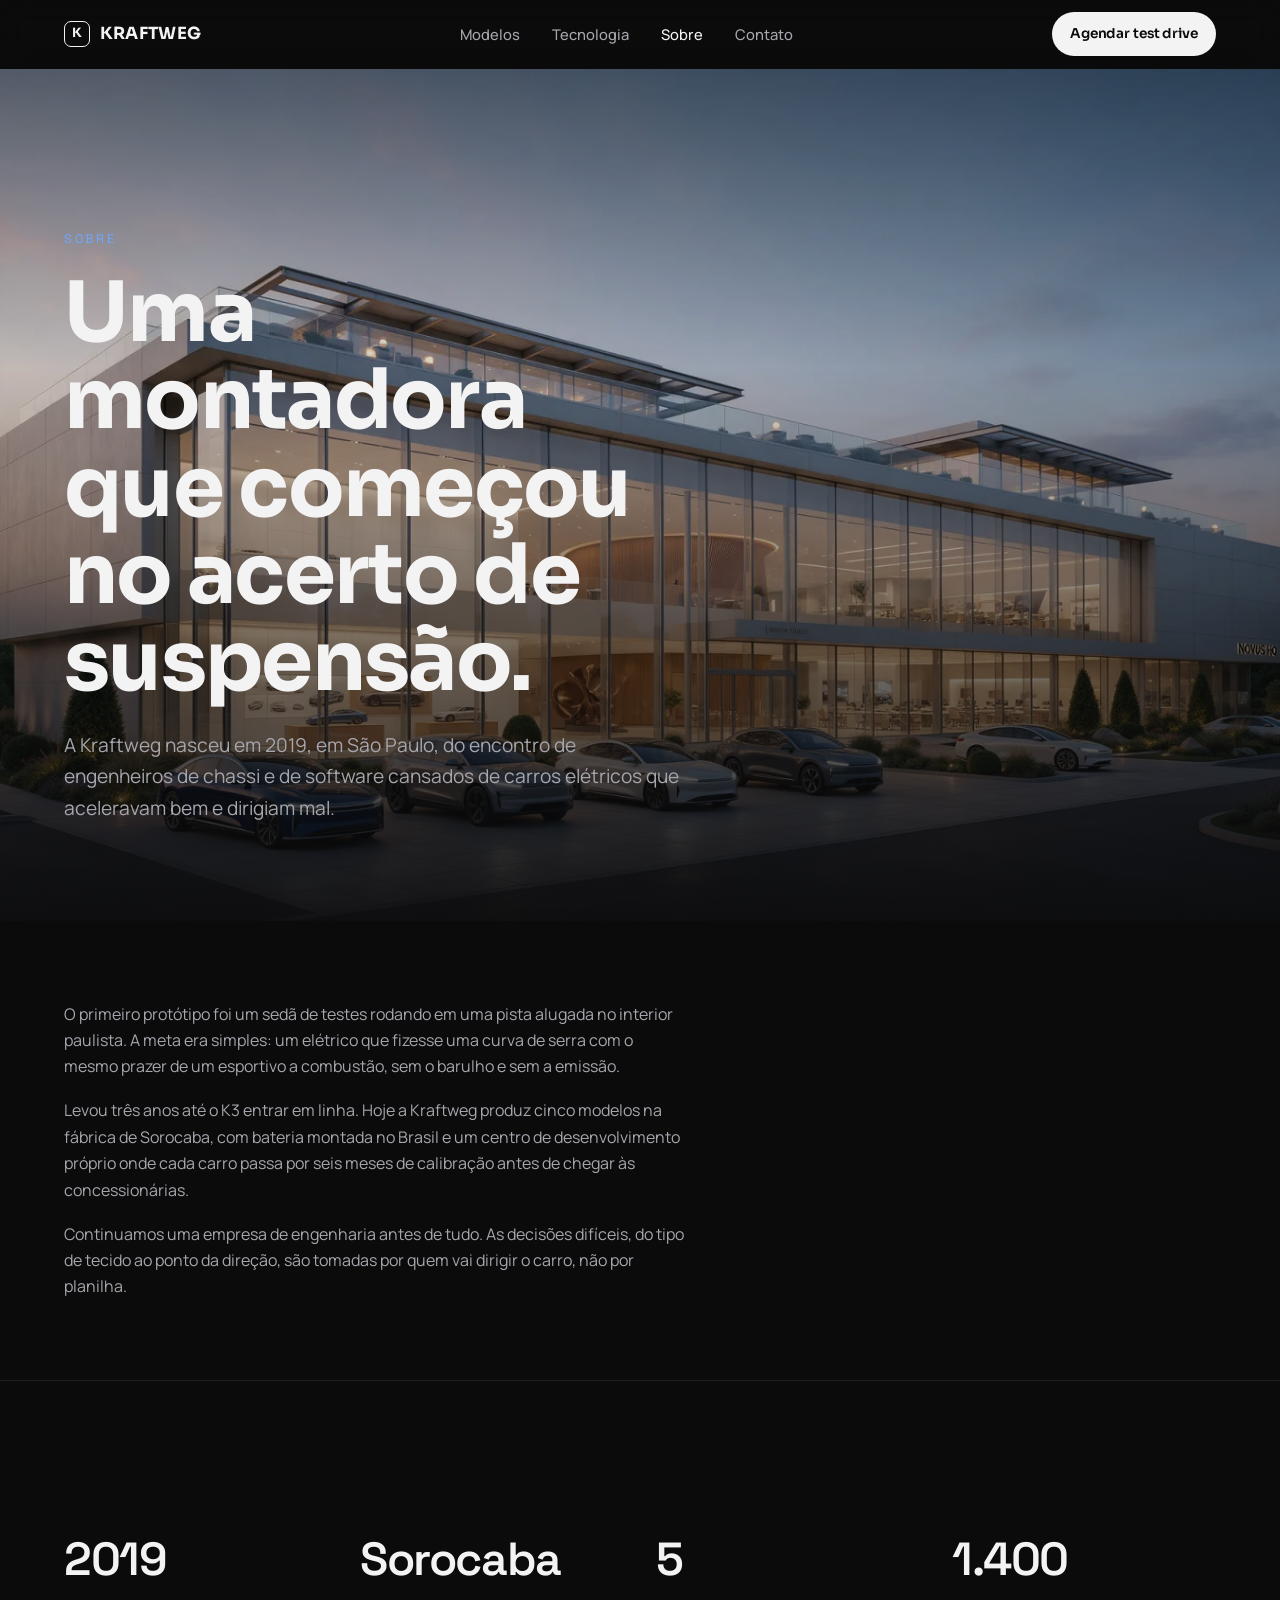
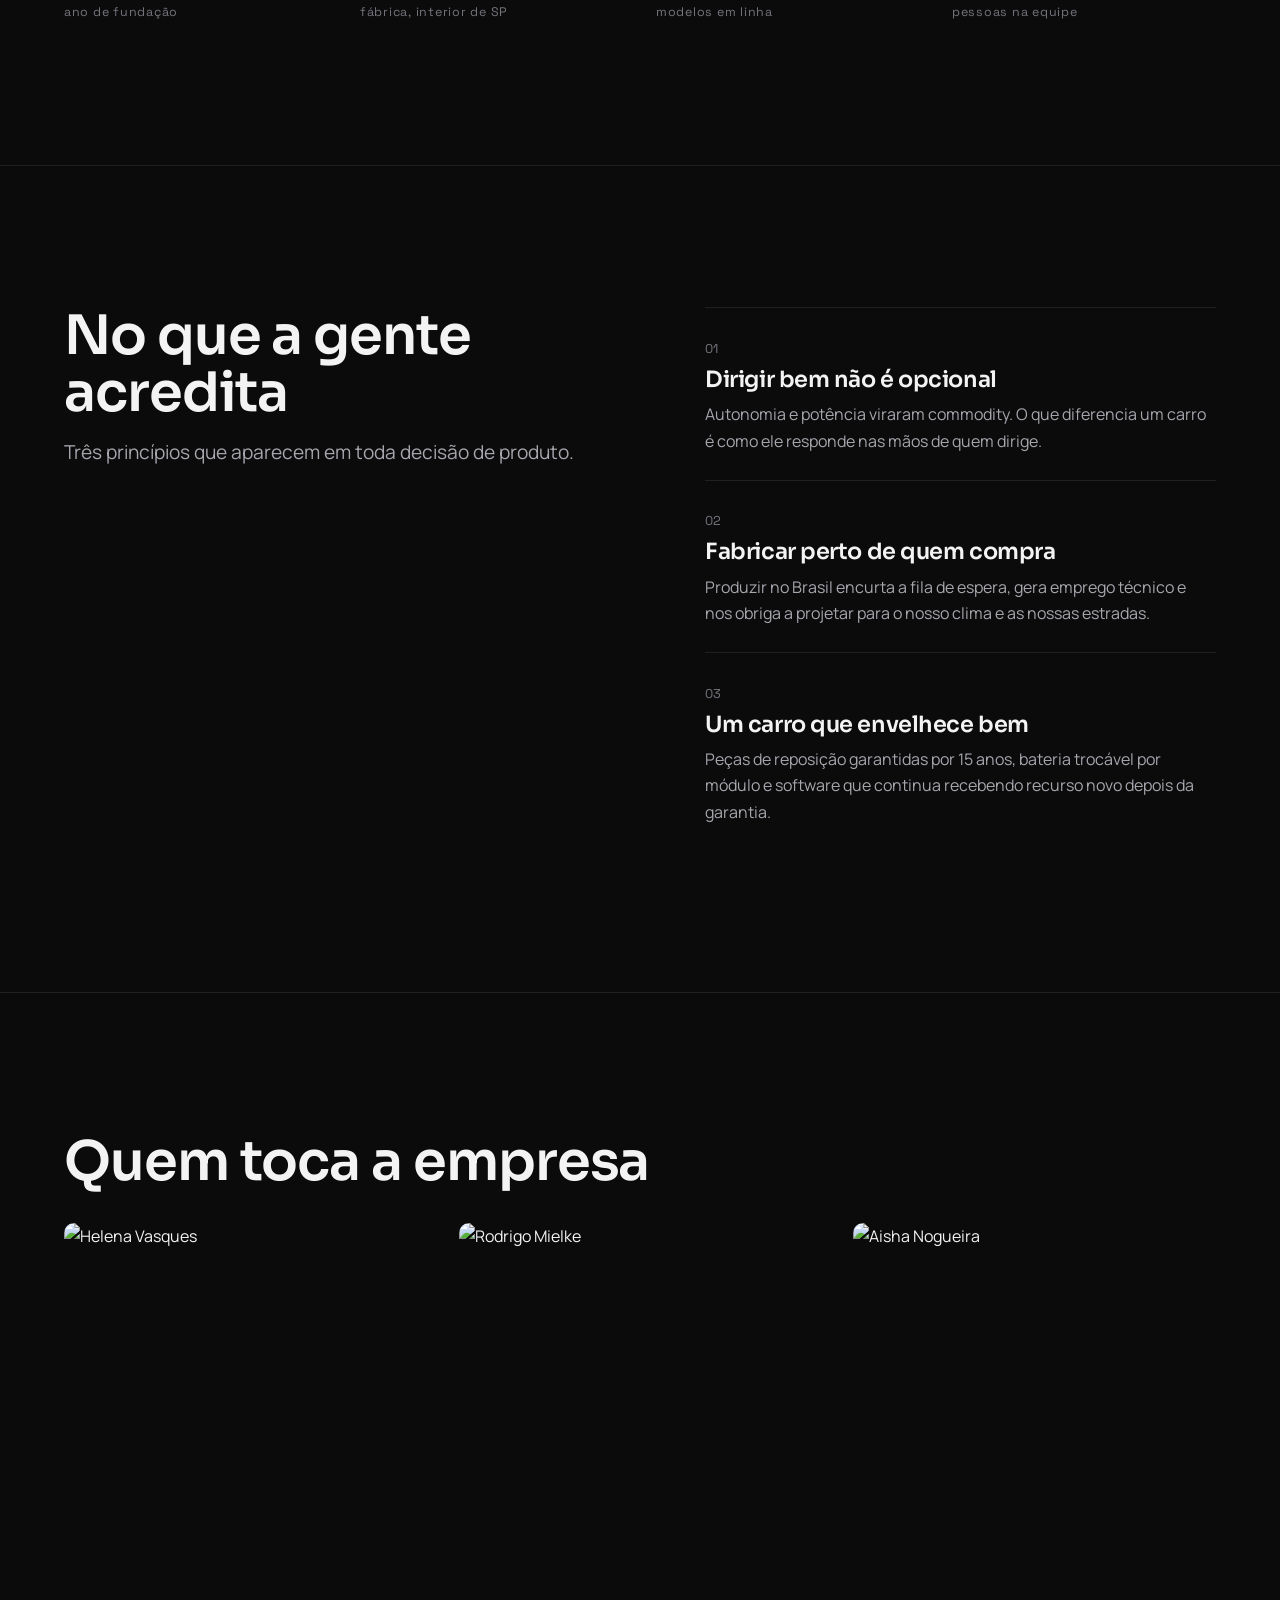
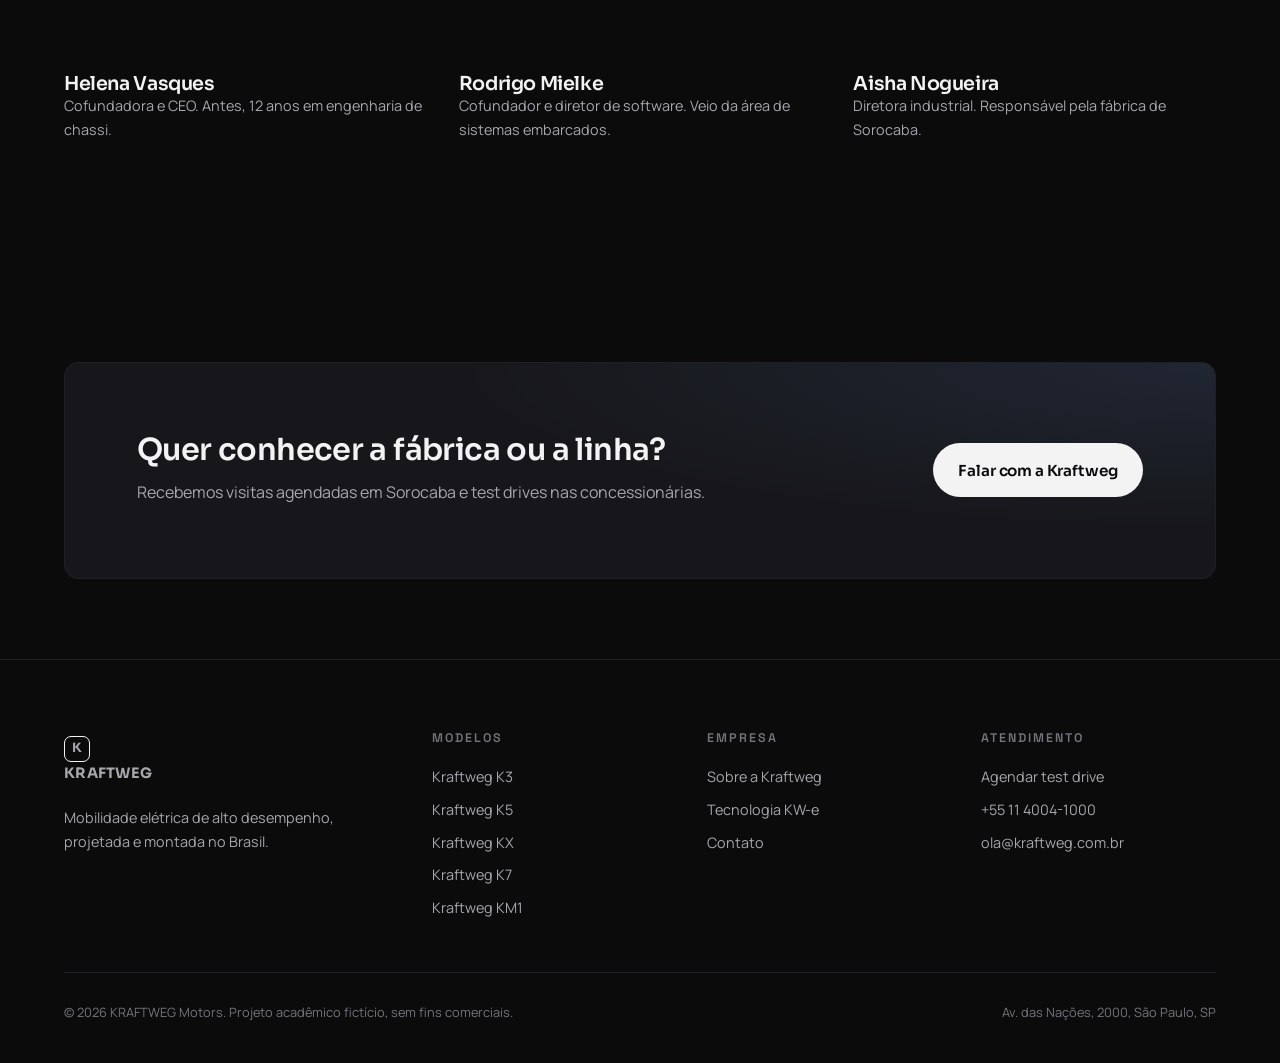
==== sobre.html @ b06d52ba "Add files via upload" ====
<!doctype html>
<html lang="pt-BR">
<head>
<meta charset="utf-8">
<meta name="viewport" content="width=device-width, initial-scale=1">
<title>Sobre a KRAFTWEG: quem faz os carros</title>
<meta name="description" content="A história da KRAFTWEG Motors: uma montadora de carros elétricos fundada em São Paulo, com engenharia própria e montagem nacional.">
<link rel="preconnect" href="https://fonts.googleapis.com">
<link rel="preconnect" href="https://fonts.gstatic.com" crossorigin>
<link href="https://fonts.googleapis.com/css2?family=Sora:wght@400;600;700&family=Manrope:wght@400;500;600&family=Space+Grotesk:wght@400;500;600&display=swap" rel="stylesheet">
<link rel="icon" type="image/svg+xml" href="assets/img/favicon.svg">
<link rel="stylesheet" href="assets/css/style.css">
</head>
<body>
<header class="site-header">
  <div class="wrap">
    <nav class="nav" aria-label="Navegação principal">
      <a class="brand" href="index.html"><span class="brand__mark" aria-hidden="true">K</span> KRAFTWEG</a>
      <ul class="nav__links" id="nav-links">
        <li><a href="modelos.html">Modelos</a></li>
        <li><a href="tecnologia.html">Tecnologia</a></li>
        <li><a href="sobre.html" aria-current="page">Sobre</a></li>
        <li><a href="contato.html">Contato</a></li>
      </ul>
      <div class="nav__actions">
        <a class="btn btn--primary btn--sm btn--desktop" href="contato.html#test-drive">Agendar test drive</a>
        <button class="nav__toggle" type="button" aria-label="Abrir menu" aria-expanded="false" aria-controls="nav-links"><span></span></button>
      </div>
    </nav>
  </div>
</header>

<main>
<section class="hero hero--compact">
  <div class="hero__media">
    <img src="assets/img/sobre-hero.webp" alt="Fachada do centro de engenharia da KRAFTWEG em São Paulo">
  </div>
  <div class="wrap">
    <div class="hero__inner">
      <p class="eyebrow">Sobre</p>
      <h1 class="h-display">Uma montadora<br>que começou no acerto de suspensão.</h1>
      <p class="lead">A Kraftweg nasceu em 2019, em São Paulo, do encontro de engenheiros de chassi e de software cansados de carros elétricos que aceleravam bem e dirigiam mal.</p>
    </div>
  </div>
</section>

<section class="section--tight">
  <div class="wrap">
    <div class="prose stack reveal" style="max-width:64ch">
      <p>O primeiro protótipo foi um sedã de testes rodando em uma pista alugada no interior paulista. A meta era simples: um elétrico que fizesse uma curva de serra com o mesmo prazer de um esportivo a combustão, sem o barulho e sem a emissão.</p>
      <p>Levou três anos até o K3 entrar em linha. Hoje a Kraftweg produz cinco modelos na fábrica de Sorocaba, com bateria montada no Brasil e um centro de desenvolvimento próprio onde cada carro passa por seis meses de calibração antes de chegar às concessionárias.</p>
      <p>Continuamos uma empresa de engenharia antes de tudo. As decisões difíceis, do tipo de tecido ao ponto da direção, são tomadas por quem vai dirigir o carro, não por planilha.</p>
    </div>
  </div>
</section>

<section class="section divider">
  <div class="wrap">
    <div class="stat-row reveal">
      <div class="stat"><b>2019</b><span>ano de fundação</span></div>
      <div class="stat"><b>Sorocaba</b><span>fábrica, interior de SP</span></div>
      <div class="stat"><b>5</b><span>modelos em linha</span></div>
      <div class="stat"><b>1.400</b><span>pessoas na equipe</span></div>
    </div>
  </div>
</section>

<section class="section divider">
  <div class="wrap">
    <div class="split" style="align-items:start">
      <div class="reveal" style="position:sticky;top:120px">
        <h2 class="h-section">No que a gente acredita</h2>
        <p class="lead" style="margin-top:1rem">Três princípios que aparecem em toda decisão de produto.</p>
      </div>
      <div>
        <div class="pillar reveal">
          <span class="pillar__num">01</span>
          <h3>Dirigir bem não é opcional</h3>
          <p class="muted">Autonomia e potência viraram commodity. O que diferencia um carro é como ele responde nas mãos de quem dirige.</p>
        </div>
        <div class="pillar reveal">
          <span class="pillar__num">02</span>
          <h3>Fabricar perto de quem compra</h3>
          <p class="muted">Produzir no Brasil encurta a fila de espera, gera emprego técnico e nos obriga a projetar para o nosso clima e as nossas estradas.</p>
        </div>
        <div class="pillar reveal">
          <span class="pillar__num">03</span>
          <h3>Um carro que envelhece bem</h3>
          <p class="muted">Peças de reposição garantidas por 15 anos, bateria trocável por módulo e software que continua recebendo recurso novo depois da garantia.</p>
        </div>
      </div>
    </div>
  </div>
</section>

<section class="section divider">
  <div class="wrap">
    <h2 class="h-section reveal" style="margin-bottom:2rem">Quem toca a empresa</h2>
    <div class="grid grid--3">
      <div class="reveal">
        <img src="https://picsum.photos/seed/kraftweg-team-helena/800/1000?grayscale" alt="Helena Vasques" loading="lazy" style="border-radius:var(--radius-sm);aspect-ratio:5/6;object-fit:cover">
        <h3 class="h-sub" style="margin-top:1rem;font-size:1.2rem">Helena Vasques</h3>
        <p class="muted" style="font-size:0.9rem">Cofundadora e CEO. Antes, 12 anos em engenharia de chassi.</p>
      </div>
      <div class="reveal" data-delay="1">
        <img src="https://picsum.photos/seed/kraftweg-team-rodrigo/800/1000?grayscale" alt="Rodrigo Mielke" loading="lazy" style="border-radius:var(--radius-sm);aspect-ratio:5/6;object-fit:cover">
        <h3 class="h-sub" style="margin-top:1rem;font-size:1.2rem">Rodrigo Mielke</h3>
        <p class="muted" style="font-size:0.9rem">Cofundador e diretor de software. Veio da área de sistemas embarcados.</p>
      </div>
      <div class="reveal" data-delay="2">
        <img src="https://picsum.photos/seed/kraftweg-team-aisha/800/1000?grayscale" alt="Aisha Nogueira" loading="lazy" style="border-radius:var(--radius-sm);aspect-ratio:5/6;object-fit:cover">
        <h3 class="h-sub" style="margin-top:1rem;font-size:1.2rem">Aisha Nogueira</h3>
        <p class="muted" style="font-size:0.9rem">Diretora industrial. Responsável pela fábrica de Sorocaba.</p>
      </div>
    </div>
  </div>
</section>

<section class="section--tight">
  <div class="wrap">
    <div class="cta-band reveal">
      <div class="stack-sm">
        <h2 class="h-sub">Quer conhecer a fábrica ou a linha?</h2>
        <p class="muted">Recebemos visitas agendadas em Sorocaba e test drives nas concessionárias.</p>
      </div>
      <a class="btn btn--primary" href="contato.html">Falar com a Kraftweg</a>
    </div>
  </div>
</section>
</main>

<footer class="site-footer">
  <div class="wrap">
    <div class="footer-top">
      <div>
        <a class="brand" href="index.html"><span class="brand__mark" aria-hidden="true">K</span> KRAFTWEG</a>
        <p class="muted" style="margin-top:1rem;max-width:34ch;font-size:0.9rem">Mobilidade elétrica de alto desempenho, projetada e montada no Brasil.</p>
      </div>
      <div>
        <h4>Modelos</h4>
        <a href="modelo-k3.html">Kraftweg K3</a>
        <a href="modelo-k5.html">Kraftweg K5</a>
        <a href="modelo-kx.html">Kraftweg KX</a>
        <a href="modelo-k7.html">Kraftweg K7</a>
        <a href="modelo-km1.html">Kraftweg KM1</a>
      </div>
      <div>
        <h4>Empresa</h4>
        <a href="sobre.html">Sobre a Kraftweg</a>
        <a href="tecnologia.html">Tecnologia KW-e</a>
        <a href="contato.html">Contato</a>
      </div>
      <div>
        <h4>Atendimento</h4>
        <a href="contato.html#test-drive">Agendar test drive</a>
        <a href="tel:+551140041000">+55 11 4004-1000</a>
        <a href="mailto:ola@kraftweg.com.br">ola@kraftweg.com.br</a>
      </div>
    </div>
    <div class="footer-bottom">
      <span>&copy; <span data-year>2026</span> KRAFTWEG Motors. Projeto acadêmico fictício, sem fins comerciais.</span>
      <span>Av. das Nações, 2000, São Paulo, SP</span>
    </div>
  </div>
</footer>

<script src="assets/js/main.js"></script>
</body>
</html>
---- assets/css/style.css ----
/* KRAFTWEG — sistema de design
   Tema único: dark / cold luxury. Acento: ice-blue, usado com parcimônia.
   Fonte display: Sora. Corpo: Manrope. Números técnicos: Space Grotesk. */

:root {
  --bg:        #0b0b0c;
  --bg-2:      #141417;
  --surface:   #17171b;
  --surface-2: #1e1e23;
  --line:      #2a2a30;
  --line-soft: #202024;
  --text:      #f3f3f4;
  --text-mut:  #a6a6ad;
  --text-dim:  #74747c;
  --accent:    #6ea8ff;
  --accent-ink:#0a0a0c;

  --radius:    14px;
  --radius-sm: 10px;
  --maxw:      1280px;
  --pad-x:     clamp(1.25rem, 5vw, 4rem);
  --section-y: clamp(4.5rem, 11vw, 9rem);

  --font-display: "Sora", ui-sans-serif, system-ui, sans-serif;
  --font-body:    "Manrope", ui-sans-serif, system-ui, sans-serif;
  --font-mono:    "Space Grotesk", ui-monospace, monospace;

  --ease: cubic-bezier(0.16, 1, 0.3, 1);
}

/* ---------- reset ---------- */
*, *::before, *::after { box-sizing: border-box; margin: 0; padding: 0; }
html { scroll-behavior: smooth; -webkit-text-size-adjust: 100%; }
@media (prefers-reduced-motion: reduce) { html { scroll-behavior: auto; } }

body {
  background: var(--bg);
  color: var(--text);
  font-family: var(--font-body);
  font-size: 1rem;
  line-height: 1.65;
  -webkit-font-smoothing: antialiased;
  text-rendering: optimizeLegibility;
  overflow-x: hidden;
}

img { max-width: 100%; display: block; }
a { color: inherit; text-decoration: none; }
button { font: inherit; color: inherit; cursor: pointer; background: none; border: none; }
ul { list-style: none; }

::selection { background: var(--accent); color: var(--accent-ink); }

:focus-visible {
  outline: 2px solid var(--accent);
  outline-offset: 3px;
  border-radius: 4px;
}

/* ---------- tipografia ---------- */
h1, h2, h3, h4 {
  font-family: var(--font-display);
  font-weight: 600;
  line-height: 1.05;
  letter-spacing: -0.02em;
}

.h-display { font-size: clamp(2.6rem, 7vw, 5.2rem); font-weight: 700; }
.h-section { font-size: clamp(2rem, 4.5vw, 3.4rem); }
.h-sub     { font-size: clamp(1.35rem, 2.6vw, 1.9rem); }

.lead {
  font-size: clamp(1.05rem, 1.5vw, 1.2rem);
  color: var(--text-mut);
  max-width: 54ch;
}

.eyebrow {
  font-family: var(--font-mono);
  font-size: 0.78rem;
  letter-spacing: 0.22em;
  text-transform: uppercase;
  color: var(--accent);
}

.muted { color: var(--text-mut); }

/* ---------- layout ---------- */
.wrap {
  width: 100%;
  max-width: var(--maxw);
  margin-inline: auto;
  padding-inline: var(--pad-x);
}

.section { padding-block: var(--section-y); }
.section--tight { padding-block: clamp(3rem, 7vw, 5rem); }
.divider { border-top: 1px solid var(--line-soft); }

.stack-sm > * + * { margin-top: 0.75rem; }
.stack   > * + * { margin-top: 1.5rem; }
.stack-lg > * + * { margin-top: 2.5rem; }

/* ---------- botões ---------- */
.btn {
  display: inline-flex;
  align-items: center;
  gap: 0.55rem;
  padding: 0.9rem 1.6rem;
  border-radius: 999px;
  font-family: var(--font-display);
  font-weight: 600;
  font-size: 0.95rem;
  letter-spacing: -0.01em;
  white-space: nowrap;
  transition: transform 0.18s var(--ease), background-color 0.18s var(--ease), border-color 0.18s var(--ease);
}
.btn:active { transform: translateY(1px) scale(0.99); }

.btn--primary {
  background: var(--text);
  color: var(--accent-ink);
}
.btn--primary:hover { background: #fff; }

.btn--ghost {
  border: 1px solid var(--line);
  color: var(--text);
}
.btn--ghost:hover { border-color: var(--text-mut); background: var(--surface); }

.btn--sm { padding: 0.65rem 1.15rem; font-size: 0.85rem; }

.link-arrow {
  display: inline-flex;
  align-items: center;
  gap: 0.4rem;
  font-family: var(--font-display);
  font-weight: 600;
  font-size: 0.95rem;
  color: var(--text);
}
.link-arrow svg { transition: transform 0.2s var(--ease); }
.link-arrow:hover svg { transform: translateX(4px); }

/* ---------- header ---------- */
.site-header {
  position: sticky;
  top: 0;
  z-index: 50;
  background: color-mix(in srgb, var(--bg) 82%, transparent);
  backdrop-filter: blur(12px);
  border-bottom: 1px solid transparent;
  transition: border-color 0.3s var(--ease), background-color 0.3s var(--ease);
}
.site-header[data-scrolled="true"] {
  border-bottom-color: var(--line-soft);
  background: color-mix(in srgb, var(--bg) 92%, transparent);
}

.nav {
  display: flex;
  align-items: center;
  justify-content: space-between;
  height: 68px;
  gap: 2rem;
}

.brand {
  display: inline-flex;
  align-items: center;
  gap: 0.6rem;
  font-family: var(--font-display);
  font-weight: 700;
  letter-spacing: 0.02em;
  font-size: 1.05rem;
}
.brand__mark {
  width: 26px; height: 26px;
  display: grid; place-items: center;
  border: 1.5px solid var(--text);
  border-radius: 7px;
  font-size: 0.8rem;
  font-weight: 700;
}

.nav__links {
  display: flex;
  gap: 2rem;
  font-size: 0.92rem;
  font-weight: 500;
}
.nav__links a { color: var(--text-mut); transition: color 0.15s var(--ease); }
.nav__links a:hover,
.nav__links a[aria-current="page"] { color: var(--text); }

.nav__actions { display: flex; align-items: center; gap: 0.75rem; }

.nav__toggle { display: none; width: 40px; height: 40px; border: 1px solid var(--line); border-radius: 10px; align-items: center; justify-content: center; }
.nav__toggle span, .nav__toggle span::before, .nav__toggle span::after {
  content: ""; display: block; width: 16px; height: 1.5px; background: var(--text);
  transition: transform 0.25s var(--ease), opacity 0.2s var(--ease);
}
.nav__toggle span::before { transform: translateY(-5px); }
.nav__toggle span::after  { transform: translateY(3.5px); }
.nav[data-open="true"] .nav__toggle span { background: transparent; }
.nav[data-open="true"] .nav__toggle span::before { transform: rotate(45deg); }
.nav[data-open="true"] .nav__toggle span::after  { transform: rotate(-45deg) translateY(-1px); }

@media (max-width: 900px) {
  .nav__toggle { display: inline-flex; }
  .nav__links {
    position: fixed;
    inset: 68px 0 auto 0;
    flex-direction: column;
    gap: 0;
    background: var(--bg-2);
    border-bottom: 1px solid var(--line);
    padding: 0.5rem var(--pad-x) 1.5rem;
    font-size: 1.05rem;
    transform: translateY(-120%);
    transition: transform 0.35s var(--ease);
  }
  .nav[data-open="true"] .nav__links { transform: translateY(0); }
  .nav__links a { padding: 0.9rem 0; border-bottom: 1px solid var(--line-soft); }
  .nav__actions .btn--desktop { display: none; }
}

/* ---------- hero ---------- */
.hero {
  position: relative;
  min-height: min(88dvh, 780px);
  display: flex;
  align-items: flex-end;
  padding-bottom: clamp(3rem, 8vw, 6rem);
  padding-top: clamp(2rem, 6vw, 4rem);
  overflow: hidden;
}
.hero__media {
  position: absolute;
  inset: 0;
  z-index: -1;
}
.hero__media img { width: 100%; height: 100%; object-fit: cover; filter: grayscale(0.08) contrast(1.05) saturate(1.05); }
.hero__media::after {
  content: "";
  position: absolute; inset: 0;
  background: linear-gradient(180deg, rgba(11,11,12,0.45) 0%, rgba(11,11,12,0.15) 35%, rgba(11,11,12,0.92) 100%);
}
.hero__inner { max-width: 62ch; }
.hero h1 { margin-top: 1.2rem; }
.hero .lead { margin-top: 1.5rem; }
.hero__cta { display: flex; flex-wrap: wrap; gap: 0.9rem; margin-top: 2.2rem; }

.hero--compact { min-height: auto; }
.hero--compact .hero__inner { padding-top: clamp(3rem, 9vw, 6rem); }

/* ---------- grid utils ---------- */
.grid { display: grid; gap: clamp(1rem, 2.5vw, 2rem); }
.grid--2 { grid-template-columns: repeat(2, 1fr); }
.grid--3 { grid-template-columns: repeat(3, 1fr); }
.grid--auto { grid-template-columns: repeat(auto-fit, minmax(260px, 1fr)); }
@media (max-width: 820px) { .grid--2, .grid--3 { grid-template-columns: 1fr; } }

.split {
  display: grid;
  grid-template-columns: 1.05fr 0.95fr;
  gap: clamp(2rem, 6vw, 5rem);
  align-items: center;
}
.split--reverse .split__media { order: -1; }
@media (max-width: 900px) {
  .split { grid-template-columns: 1fr; }
  .split--reverse .split__media { order: 0; }
}

/* ---------- model cards ---------- */
.model-card {
  position: relative;
  display: flex;
  flex-direction: column;
  border: 1px solid var(--line-soft);
  border-radius: var(--radius);
  overflow: hidden;
  background: var(--surface);
  transition: border-color 0.25s var(--ease), transform 0.25s var(--ease);
}
.model-card:hover { border-color: var(--line); transform: translateY(-4px); }
.model-card__media { aspect-ratio: 16 / 11; overflow: hidden; background: var(--bg-2); }
.model-card__media img { width: 100%; height: 100%; object-fit: cover; filter: grayscale(0.05) saturate(1.05); transition: transform 0.6s var(--ease); }
.model-card:hover .model-card__media img { transform: scale(1.04); }
.model-card__body { padding: 1.4rem 1.5rem 1.6rem; display: flex; flex-direction: column; gap: 0.5rem; flex: 1; }
.model-card__body h3 { font-size: 1.5rem; }
.model-card__cat { font-family: var(--font-mono); font-size: 0.72rem; letter-spacing: 0.16em; text-transform: uppercase; color: var(--text-dim); }
.model-card__specs { display: flex; gap: 1.5rem; margin-top: auto; padding-top: 1.1rem; font-family: var(--font-mono); }
.model-card__specs div { display: flex; flex-direction: column; }
.model-card__specs b { font-size: 1.15rem; font-weight: 600; }
.model-card__specs span { font-size: 0.7rem; color: var(--text-dim); letter-spacing: 0.05em; }
.model-card__price { font-family: var(--font-mono); font-size: 0.85rem; color: var(--text-mut); margin-top: 0.4rem; }
.model-card a.model-card__link::after { content: ""; position: absolute; inset: 0; }

/* ---------- filtros ---------- */
.filters { display: flex; flex-wrap: wrap; gap: 0.6rem; }
.filters button {
  padding: 0.5rem 1.05rem;
  border: 1px solid var(--line);
  border-radius: 999px;
  font-size: 0.85rem;
  font-weight: 500;
  color: var(--text-mut);
  transition: all 0.18s var(--ease);
}
.filters button[aria-pressed="true"] { background: var(--text); color: var(--accent-ink); border-color: var(--text); }
.filters button:hover:not([aria-pressed="true"]) { color: var(--text); border-color: var(--text-mut); }

/* ---------- pillars / feature rows ---------- */
.pillar { padding: 1.6rem 0; border-top: 1px solid var(--line-soft); }
.pillar__num { font-family: var(--font-mono); font-size: 0.8rem; color: var(--text-dim); }
.pillar h3 { font-size: 1.4rem; margin: 0.5rem 0 0.6rem; }

.stat-row {
  display: grid;
  grid-template-columns: repeat(auto-fit, minmax(140px, 1fr));
  gap: 1.5rem 2rem;
  font-family: var(--font-mono);
}
.stat-row .stat b {
  display: block;
  font-size: clamp(2rem, 4vw, 2.9rem);
  font-weight: 600;
  letter-spacing: -0.03em;
}
.stat-row .stat span { font-size: 0.78rem; color: var(--text-dim); letter-spacing: 0.06em; }

/* ---------- spec table (detalhe) ---------- */
.spec-groups { display: grid; grid-template-columns: repeat(auto-fit, minmax(240px, 1fr)); gap: 2.5rem; }
.spec-group h4 { font-size: 0.8rem; font-family: var(--font-mono); letter-spacing: 0.16em; text-transform: uppercase; color: var(--text-dim); margin-bottom: 0.9rem; }
.spec-group dl { display: grid; }
.spec-group .row { display: flex; justify-content: space-between; gap: 1rem; padding: 0.7rem 0; border-bottom: 1px solid var(--line-soft); font-size: 0.92rem; }
.spec-group .row dt { color: var(--text-mut); }
.spec-group .row dd { font-family: var(--font-mono); text-align: right; }

/* ---------- colorways ---------- */
.colorways { display: flex; flex-wrap: wrap; gap: 0.9rem; }
.swatch { display: flex; align-items: center; gap: 0.6rem; font-size: 0.85rem; color: var(--text-mut); }
.swatch i { width: 26px; height: 26px; border-radius: 999px; border: 1px solid rgba(255,255,255,0.15); display: block; }

/* ---------- CTA band ---------- */
.cta-band {
  border: 1px solid var(--line-soft);
  border-radius: var(--radius);
  padding: clamp(2.5rem, 6vw, 4.5rem);
  background:
    radial-gradient(120% 140% at 100% 0%, rgba(110,168,255,0.10), transparent 55%),
    var(--surface);
  display: flex;
  flex-wrap: wrap;
  align-items: center;
  justify-content: space-between;
  gap: 2rem;
}

/* ---------- form ---------- */
.form { display: grid; gap: 1.4rem; max-width: 520px; }
.field { display: grid; gap: 0.45rem; }
.field label { font-size: 0.85rem; font-weight: 600; font-family: var(--font-display); }
.field input, .field select, .field textarea {
  background: var(--surface);
  border: 1px solid var(--line);
  border-radius: var(--radius-sm);
  padding: 0.8rem 0.95rem;
  color: var(--text);
  font: inherit;
  transition: border-color 0.15s var(--ease);
}
.field input::placeholder, .field textarea::placeholder { color: var(--text-dim); }
.field input:focus, .field select:focus, .field textarea:focus { outline: none; border-color: var(--accent); }
.field .hint { font-size: 0.78rem; color: var(--text-dim); }
.field .err { font-size: 0.78rem; color: #ff8f8f; display: none; }
.field[data-invalid="true"] input,
.field[data-invalid="true"] textarea { border-color: #ff8f8f; }
.field[data-invalid="true"] .err { display: block; }
.form__note { font-size: 0.82rem; color: var(--text-dim); }
.form__ok { display: none; padding: 1rem 1.2rem; border: 1px solid var(--accent); border-radius: var(--radius-sm); color: var(--text); font-size: 0.9rem; }
.form__ok[data-show="true"] { display: block; }

/* ---------- footer ---------- */
.site-footer { border-top: 1px solid var(--line-soft); padding-block: clamp(3rem, 6vw, 4.5rem) 2.5rem; }
.footer-top { display: grid; grid-template-columns: 1.4fr repeat(3, 1fr); gap: 2.5rem; }
.footer-top h4 { font-size: 0.78rem; font-family: var(--font-mono); letter-spacing: 0.16em; text-transform: uppercase; color: var(--text-dim); margin-bottom: 1rem; }
.footer-top a { color: var(--text-mut); font-size: 0.9rem; display: block; padding: 0.28rem 0; transition: color 0.15s var(--ease); }
.footer-top a:hover { color: var(--text); }
.footer-bottom { display: flex; flex-wrap: wrap; justify-content: space-between; gap: 1rem; margin-top: 3rem; padding-top: 1.8rem; border-top: 1px solid var(--line-soft); font-size: 0.8rem; color: var(--text-dim); }
@media (max-width: 820px) { .footer-top { grid-template-columns: 1fr 1fr; } }
@media (max-width: 480px) { .footer-top { grid-template-columns: 1fr; } }

/* ---------- reveal (motion) ---------- */
@media (prefers-reduced-motion: no-preference) {
  html.js .reveal { opacity: 0; transform: translateY(22px); transition: opacity 0.7s var(--ease), transform 0.7s var(--ease); }
  html.js .reveal.is-visible { opacity: 1; transform: none; }
  html.js .reveal[data-delay="1"] { transition-delay: 0.08s; }
  html.js .reveal[data-delay="2"] { transition-delay: 0.16s; }
  html.js .reveal[data-delay="3"] { transition-delay: 0.24s; }
}

/* ---------- misc ---------- */
.badge {
  display: inline-flex; align-items: center; gap: 0.4rem;
  font-family: var(--font-mono); font-size: 0.72rem; letter-spacing: 0.12em; text-transform: uppercase;
  color: var(--text-mut); border: 1px solid var(--line); border-radius: 999px; padding: 0.35rem 0.8rem;
}
.crumbs { font-size: 0.82rem; color: var(--text-dim); font-family: var(--font-mono); }
.crumbs a:hover { color: var(--text); }
.prose p { max-width: 62ch; color: var(--text-mut); }
.prose p + p { margin-top: 1.1rem; }
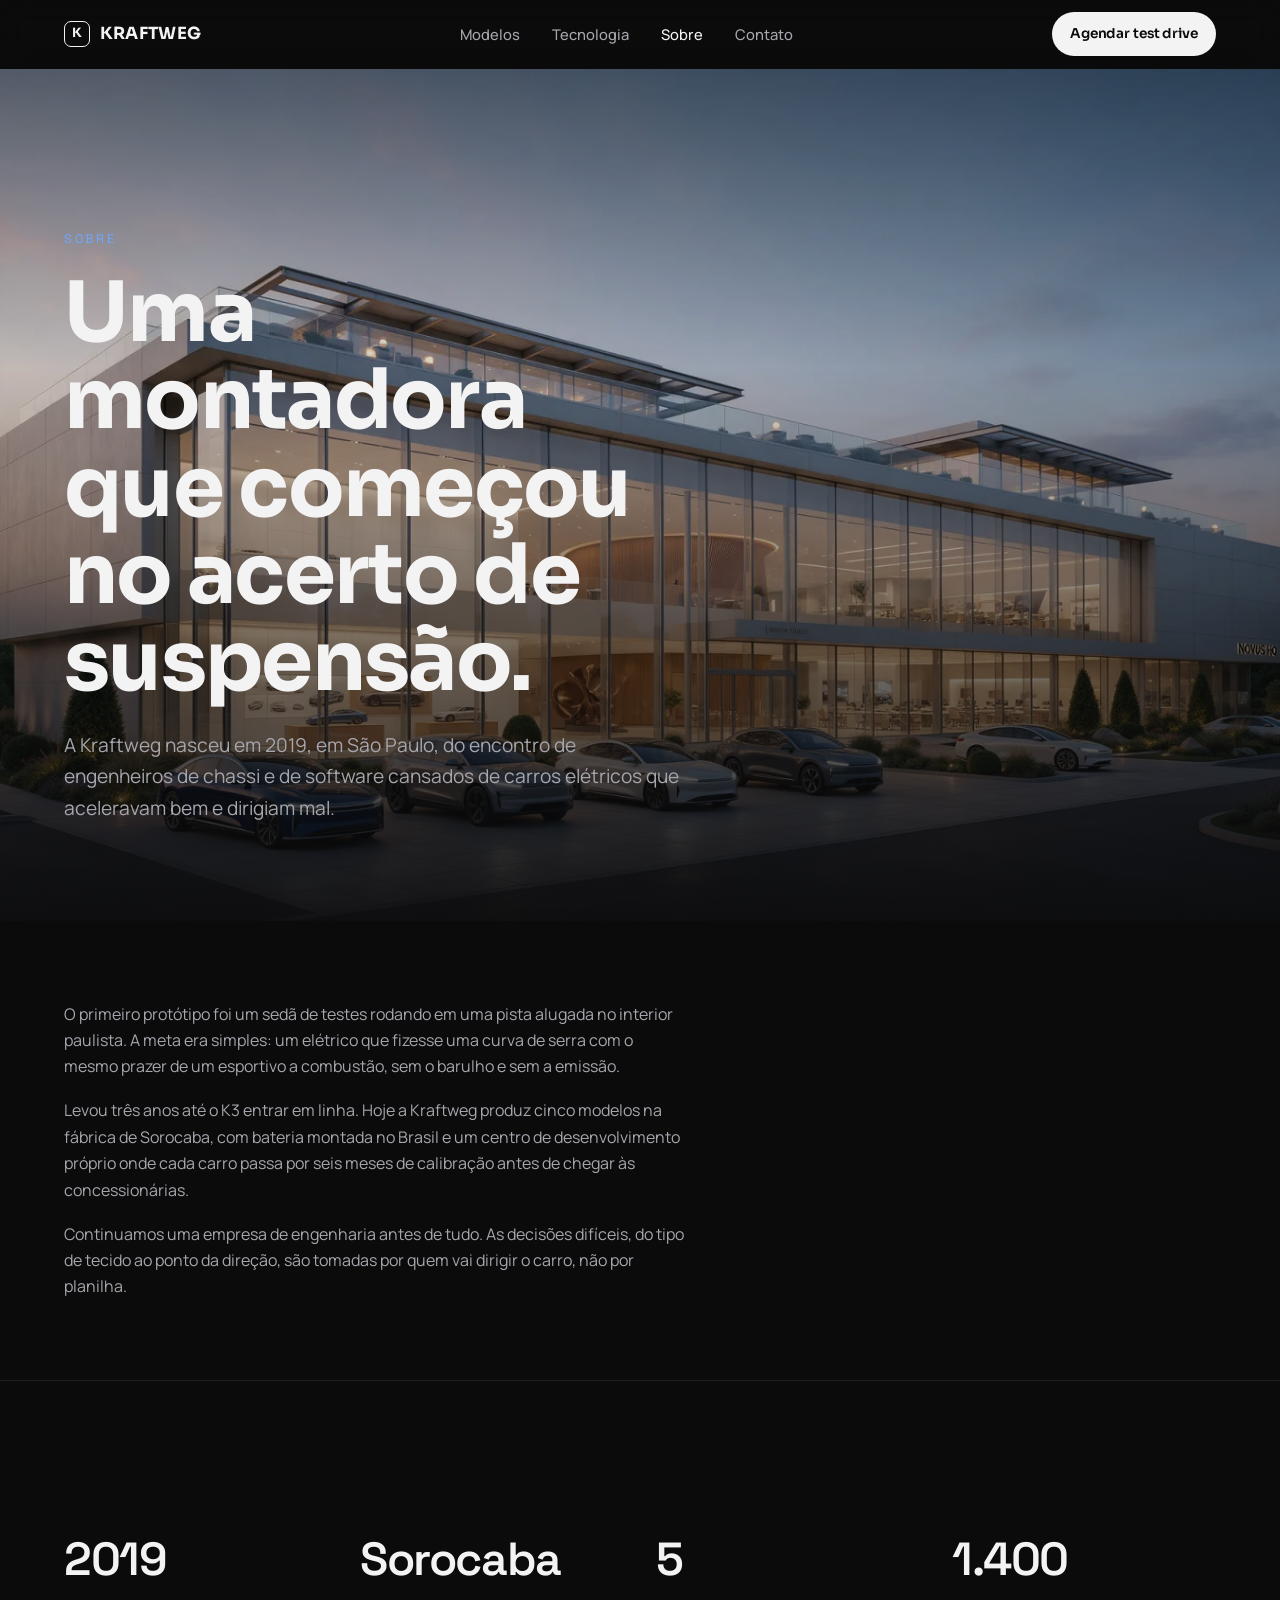
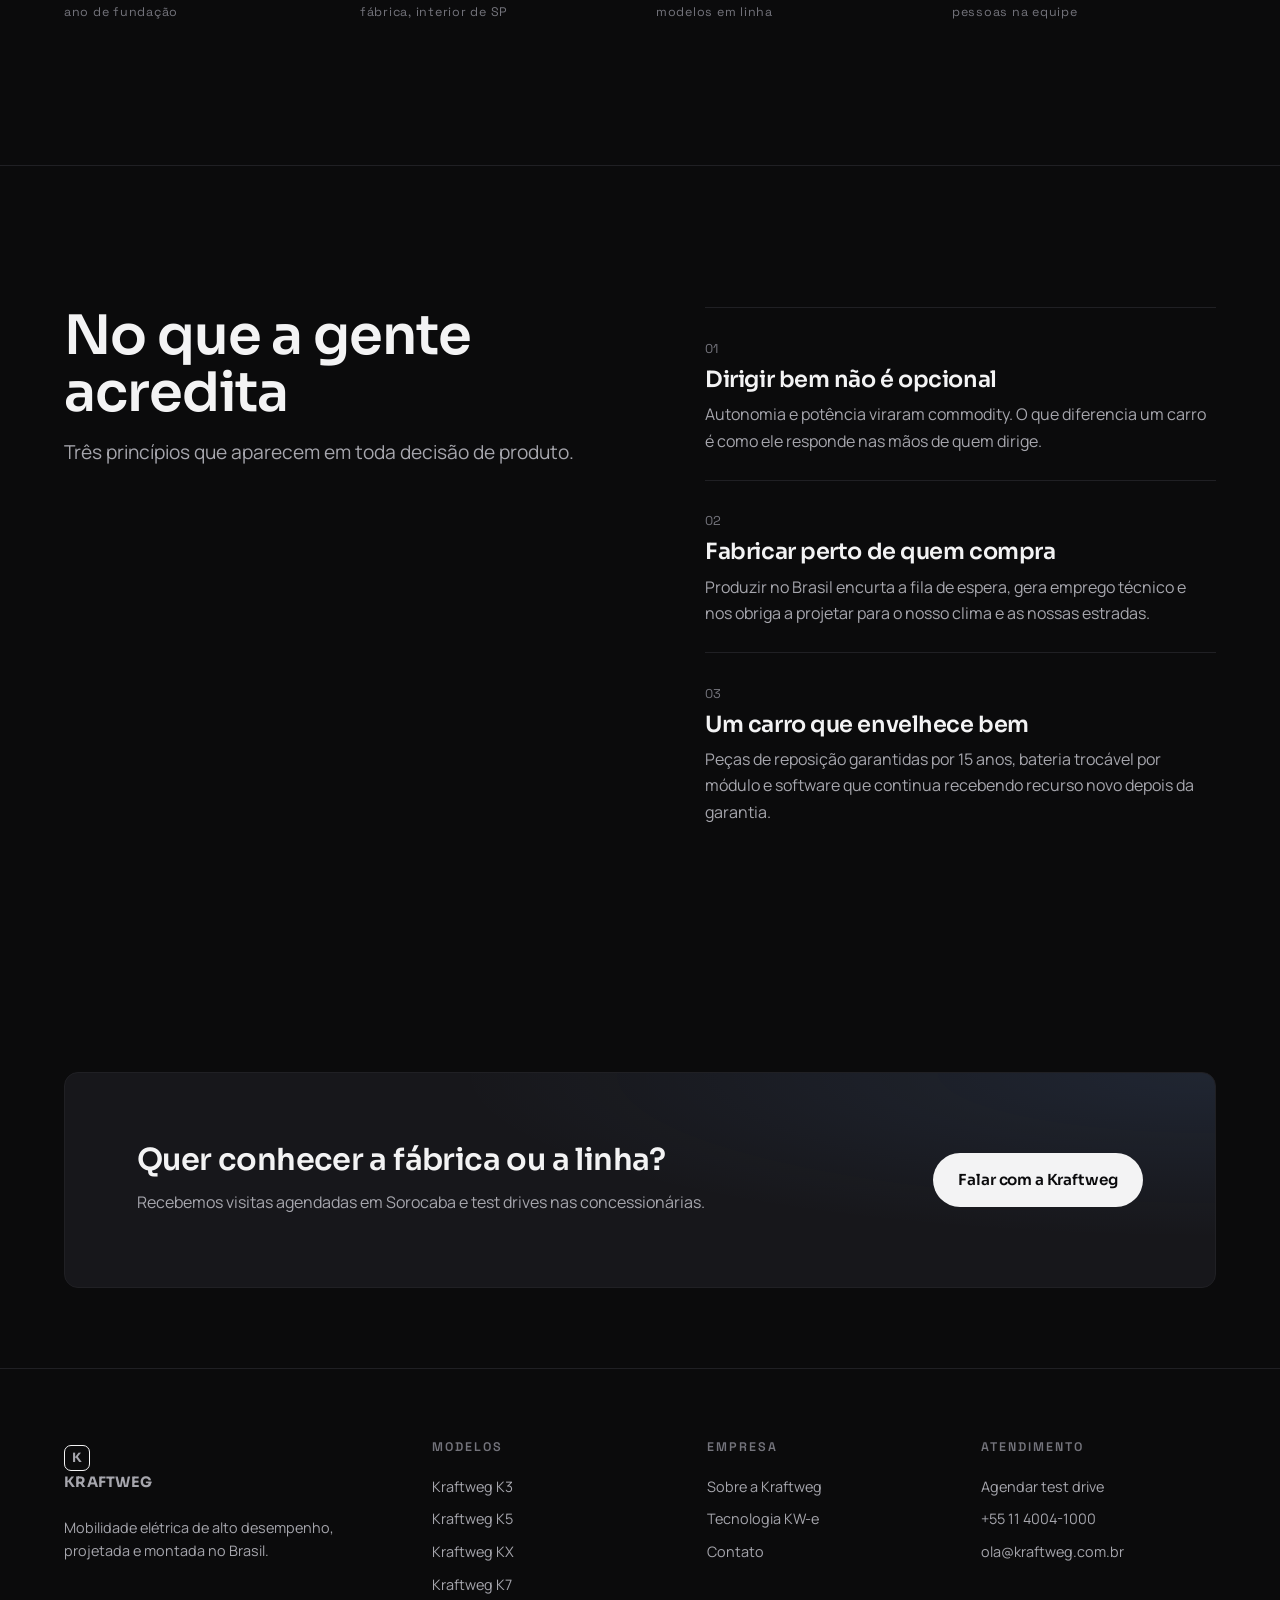
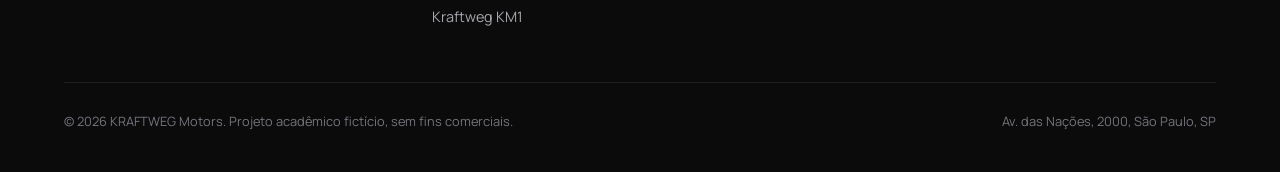
==== commit 3f1bf493: "Add files via upload" ====
--- a/sobre.html
+++ b/sobre.html
@@ -93,29 +93,6 @@
   </div>
 </section>
 
-<section class="section divider">
-  <div class="wrap">
-    <h2 class="h-section reveal" style="margin-bottom:2rem">Quem toca a empresa</h2>
-    <div class="grid grid--3">
-      <div class="reveal">
-        <img src="https://picsum.photos/seed/kraftweg-team-helena/800/1000?grayscale" alt="Helena Vasques" loading="lazy" style="border-radius:var(--radius-sm);aspect-ratio:5/6;object-fit:cover">
-        <h3 class="h-sub" style="margin-top:1rem;font-size:1.2rem">Helena Vasques</h3>
-        <p class="muted" style="font-size:0.9rem">Cofundadora e CEO. Antes, 12 anos em engenharia de chassi.</p>
-      </div>
-      <div class="reveal" data-delay="1">
-        <img src="https://picsum.photos/seed/kraftweg-team-rodrigo/800/1000?grayscale" alt="Rodrigo Mielke" loading="lazy" style="border-radius:var(--radius-sm);aspect-ratio:5/6;object-fit:cover">
-        <h3 class="h-sub" style="margin-top:1rem;font-size:1.2rem">Rodrigo Mielke</h3>
-        <p class="muted" style="font-size:0.9rem">Cofundador e diretor de software. Veio da área de sistemas embarcados.</p>
-      </div>
-      <div class="reveal" data-delay="2">
-        <img src="https://picsum.photos/seed/kraftweg-team-aisha/800/1000?grayscale" alt="Aisha Nogueira" loading="lazy" style="border-radius:var(--radius-sm);aspect-ratio:5/6;object-fit:cover">
-        <h3 class="h-sub" style="margin-top:1rem;font-size:1.2rem">Aisha Nogueira</h3>
-        <p class="muted" style="font-size:0.9rem">Diretora industrial. Responsável pela fábrica de Sorocaba.</p>
-      </div>
-    </div>
-  </div>
-</section>
-
 <section class="section--tight">
   <div class="wrap">
     <div class="cta-band reveal">
